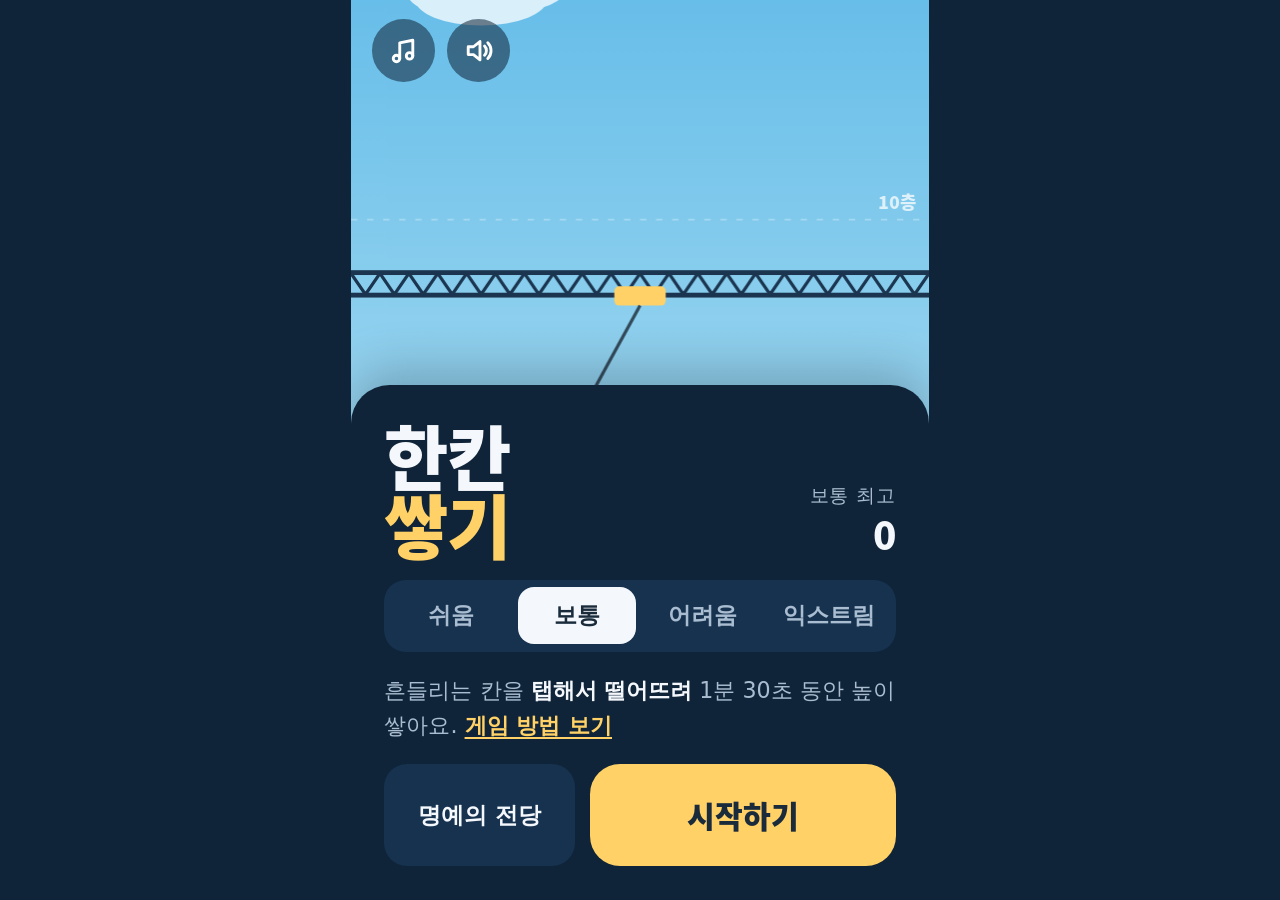
==== index.html @ 13caf942 "Add files via upload" ====
<!doctype html>
<html lang="ko"><head><meta charset="utf-8"><meta name="viewport" content="width=device-width,initial-scale=1,viewport-fit=cover,user-scalable=no"><title>한칸 쌓기</title><link rel="stylesheet" href="style.css"></head><body>

<div id="safeProbe"></div>

<main id="stage" data-state="title">
  <canvas id="cv" aria-label="게임 화면. 탭하면 칸이 떨어져요."></canvas>

  <div class="corner">
    <button id="musicBtn" class="icon" aria-pressed="false" aria-label="배경음악 끄기">
      <svg class="on" viewBox="0 0 24 24"><path d="M9 18V6l10-2v12"/><circle cx="6.5" cy="18" r="2.5"/><circle cx="16.5" cy="16" r="2.5"/></svg>
      <svg class="off" viewBox="0 0 24 24"><path d="M9 18V6l10-2v12"/><circle cx="6.5" cy="18" r="2.5"/><circle cx="16.5" cy="16" r="2.5"/><path d="M3 3l18 18"/></svg>
    </button>
    <button id="soundBtn" class="icon" aria-pressed="false" aria-label="소리 끄기">
      <svg class="on" viewBox="0 0 24 24"><path d="M4 9v6h4l5 4V5L8 9H4z"/><path d="M16.5 8.5a5 5 0 0 1 0 7"/><path d="M19 6a8.5 8.5 0 0 1 0 12"/></svg>
      <svg class="off" viewBox="0 0 24 24"><path d="M4 9v6h4l5 4V5L8 9H4z"/><path d="M17 9l5 6M22 9l-5 6"/></svg>
    </button>
    <button id="pauseBtn" class="icon" aria-label="일시정지" hidden>
      <svg viewBox="0 0 24 24"><path d="M9 6v12M15 6v12"/></svg>
    </button>
  </div>

  <div id="banner" aria-live="polite"></div>

  <section id="title" class="sheet" aria-label="시작">
    <div class="brand">
      <h1>한칸<br><span>쌓기</span></h1>
      <div class="best"><span id="bestLabel">보통 최고</span><b id="bestT">0</b></div>
    </div>
    <div class="seg" id="levelPick" role="group" aria-label="난이도">
      <button data-level="easy" aria-pressed="false">쉬움</button>
      <button data-level="normal" aria-pressed="true">보통</button>
      <button data-level="hard" aria-pressed="false">어려움</button>
      <button data-level="extreme" aria-pressed="false">익스트림</button>
    </div>
    <p class="howto">흔들리는 칸을 <b>탭해서 떨어뜨려</b> 1분 30초 동안 높이 쌓아요. <button id="tutBtn" class="link">게임 방법 보기</button></p>
    <div class="row wide">
      <button id="hofBtn" class="ghost">명예의 전당</button>
      <button id="startBtn" class="primary">시작하기</button>
    </div>
  </section>

  <section id="result" class="sheet" aria-label="결과" hidden>
    <div class="result-top">
      <div>
        <p class="reason" id="rReason">시간 끝</p>
        <div class="score" id="rScore">0</div>
      </div>
      <div class="newrec" id="rNew" hidden>새 기록!</div>
    </div>
    <p class="bestline"><span id="rBestLabel">보통 최고</span> <b id="rBest">0</b></p>
    <dl class="stats">
      <div><dt>층수</dt><dd id="rFloors">0층</dd></div>
      <div><dt>완벽</dt><dd id="rPerf">0번</dd></div>
      <div><dt>아슬아슬</dt><dd id="rEdge">0번</dd></div>
      <div><dt>최고 연속</dt><dd id="rStreak">–</dd></div>
    </dl>
    <button id="contBtn" class="ad">광고 보고 이어하기<small id="contSub">+10초 더</small></button>
    <div class="row">
      <button id="homeBtn" class="ghost">처음으로</button>
      <button id="againBtn" class="primary">다시 하기</button>
    </div>
  </section>

  <section id="pause" class="cover" aria-label="일시정지" hidden>
    <h2>잠깐 멈춤</h2>
    <button id="resumeBtn" class="primary">계속하기</button>
    <button id="quitBtn" class="ghost">그만하고 처음으로</button>
  </section>

  <section id="hof" class="cover hof" aria-label="명예의 전당" hidden>
    <h2>명예의 전당</h2>
    <div class="seg" id="hofLevel" role="group" aria-label="난이도">
      <button data-level="easy" aria-pressed="false">쉬움</button>
      <button data-level="normal" aria-pressed="true">보통</button>
      <button data-level="hard" aria-pressed="false">어려움</button>
      <button data-level="extreme" aria-pressed="false">익스트림</button>
    </div>
    <ol id="hofList" class="hof-list"></ol>
    <p class="hof-note">이 폰에 저장된 기록이에요.</p>
    <button id="hofClose" class="primary">닫기</button>
  </section>

  <section id="tut" class="cover tut" aria-label="게임 방법" hidden>
    <h2>게임 방법</h2>

    <div class="tut-page">
      <svg class="tut-art" viewBox="0 0 200 110" aria-hidden="true">
        <rect x="0" y="6" width="200" height="4" fill="#7F9DBB"/>
        <rect x="88" y="3" width="24" height="9" rx="2" fill="#FFD166"/>
        <path d="M100 12 L122 44" stroke="#DCE6F0" stroke-width="2"/>
        <g transform="rotate(-18 122 44)"><rect x="100" y="48" width="46" height="16" rx="3" fill="#FF9B54"/></g>
        <path d="M150 30 q12 8 0 18" stroke="#FFD166" stroke-width="2" fill="none" stroke-dasharray="3 3"/>
        <rect x="74" y="78" width="52" height="16" rx="3" fill="#7BD3A8"/>
        <rect x="64" y="94" width="72" height="14" rx="3" fill="#35618C"/>
        <path d="M100 58 v14" stroke="#fff" stroke-width="2.5" stroke-dasharray="3 3"/>
      </svg>
      <h3>쌓는 법</h3>
      <ul>
        <li>크레인에 매달린 칸이 좌우로 흔들려요. <b>화면을 탭하면</b> 칸이 떨어져요.</li>
        <li>아래 칸 위에 올라가면 한 층. 칸이 <b>절반 넘게 삐져나오면</b> 모서리에 걸쳐 떨어지고 하트가 하나 줄어요.</li>
        <li>하트를 다 쓰거나 <b>1분 30초</b>가 지나면 끝나요. 하트는 쉬움 4개, 나머지 3개예요.</li>
        <li>높이 올라갈수록 크레인이 빨라지고 옆으로도 움직여요.</li>
        <li>가끔 <b>표정이 있는 칸</b>이 나와요. 잘 올리면 웃고, 아슬아슬하면 식은땀을 흘려요.</li>
      </ul>
    </div>

    <div class="tut-page" hidden>
      <h3>점수</h3>
      <table class="tut-score">
        <tr><th>올라감</th><td>10점</td></tr>
        <tr><th>아슬아슬 <small>모서리에 겨우 걸쳐 버팀</small></th><td>20점</td></tr>
        <tr><th>완벽 <small>가운데에 딱</small></th><td>30점</td></tr>
      </table>
      <ul>
        <li>완벽·아슬아슬이 <b>이어지면</b> 다음 점수가 <b>×1.5, ×2, ×2.5</b>, 최대 <b>×3</b>까지 커져요.</li>
        <li>그냥 올라가거나 놓치면 배율이 처음으로 돌아가요.</li>
        <li>난이도별 상위 5개 기록이 명예의 전당에 남아요.</li>
      </ul>
    </div>

    <div class="tut-page" hidden>
      <h3>방해 요소</h3>
      <p class="tut-sub">보통 이상에서는 판 중간에 이런 일이 생겨요. 쉬움에는 없어요.</p>
      <dl class="tut-list">
        <div><dt><svg viewBox="0 0 40 28" aria-hidden="true"><rect x="12" y="2" width="16" height="7" rx="1.5" fill="#FFD166"/><rect x="9" y="10" width="16" height="7" rx="1.5" fill="#7BD3A8"/><rect x="13" y="19" width="16" height="7" rx="1.5" fill="#6EC1E4"/><path d="M4 6 l-3 4 3 4 M36 6 l3 4 -3 4" stroke="#fff" stroke-width="1.6" fill="none"/></svg>탑 흔들림</dt><dd>쌓인 탑이 덜덜 떨리며 꼭대기 자리가 조금씩 옮겨가요.</dd></div>
        <div><dt><svg viewBox="0 0 40 28" aria-hidden="true"><rect x="4" y="4" width="32" height="8" rx="1.5" fill="#FF9B54"/><rect x="14" y="16" width="12" height="8" rx="1.5" fill="#FF9B54"/></svg>칸 크기 변형</dt><dd>칸이 좁아지거나 들쭉날쭉해져요. 좁은 칸일수록 맞추기 어려워요.</dd></div>
        <div><dt><svg viewBox="0 0 40 28" aria-hidden="true"><path d="M8 13 L14 3 H26 L32 13 Z" fill="#B79CED"/><path d="M6 16 H34 V20 H24 V26 H16 V20 H6 Z" fill="#F28DB2"/></svg>칸 모양 변형</dt><dd>사다리꼴, T자, 볼록, 계단, 기울어진 칸이 나와요. 다음 칸은 <b>윗면</b>에 맞춰 올려야 해요. <span class="tut-tag">어려움 이상</span></dd></div>
        <div><dt><svg viewBox="0 0 40 28" aria-hidden="true"><g fill="#5A3E2B"><ellipse cx="12" cy="10" rx="6" ry="3"/><path d="M10 9 l3 -6 3 6z"/><ellipse cx="28" cy="18" rx="6" ry="3"/><path d="M26 17 l3 -6 3 6z"/></g></svg>참새 떼</dt><dd>참새 무리가 화면 앞을 가로질러 날아가요.</dd></div>
        <div><dt><svg viewBox="0 0 40 28" aria-hidden="true"><g fill="#F4F7FB"><circle cx="12" cy="16" r="7"/><circle cx="21" cy="12" r="9"/><circle cx="30" cy="17" r="6"/><rect x="8" y="16" width="26" height="7" rx="3"/></g></svg>구름 구간</dt><dd>어느 높이에 오르면 구름이 탑 꼭대기를 가려요. 크레인 움직임만 보고 감으로 쌓아요.</dd></div>
      </dl>
    </div>

    <div class="tut-dots" id="tutDots"></div>
    <div class="row tut-nav">
      <button id="tutPrev" class="ghost">건너뛰기</button>
      <button id="tutNext" class="primary">다음</button>
    </div>
  </section>

  <section id="adtest" class="cover" aria-label="광고 자리" hidden>
    <h2>광고 자리</h2>
    <p>실제 앱에서는 여기서 토스 광고가 나와요.</p>
    <div id="adCount">3</div>
  </section>
</main>

<script src="js/platform.js"></script>
<script src="js/sound.js"></script>
<script src="js/music.js"></script>
<script src="js/game.js"></script>

</body></html>
---- style.css ----
@font-face {
  font-family: "HankanDisplay";
  src: url("fonts/hankan-display.woff") format("woff");
  font-weight: 900;
  font-display: swap;
}

:root {
  --night: #0F2438;
  --panel: #16324F;
  --panel-2: #1E4468;
  --text: #F4F7FB;
  --muted: #A9BCD0;
  --line: rgba(169, 188, 208, .22);
  --butter: #FFD166;
  --mint: #7BD3A8;
  --ink: #1A2B3C;
  --display: "HankanDisplay", "Apple SD Gothic Neo", "Noto Sans KR", "Malgun Gothic", sans-serif;
  --body: -apple-system, "Apple SD Gothic Neo", "Noto Sans KR", "Malgun Gothic", system-ui, sans-serif;
  color-scheme: dark;
}

html, body {
  height: 100%;
  margin: 0;
  background: var(--night);
  color: var(--text);
  overflow: hidden;
  overscroll-behavior: none;
  -webkit-tap-highlight-color: transparent;
  -webkit-user-select: none;
  user-select: none;
  -webkit-touch-callout: none;
}
body {
  display: flex;
  align-items: center;
  justify-content: center;
  font-family: var(--body);
}

#safeProbe {
  position: fixed;
  top: 0;
  left: 0;
  width: 1px;
  height: env(safe-area-inset-top, 0px);
  visibility: hidden;
  pointer-events: none;
}

#stage {
  --u: 1;
  --safe: 0px;
  position: relative;
  overflow: hidden;
  touch-action: none;
  font-size: calc(var(--u) * 15px);
}
#cv { display: block; width: 100%; height: 100%; }

button {
  font: inherit;
  color: inherit;
  cursor: pointer;
  -webkit-tap-highlight-color: transparent;
}
button:focus-visible { outline: 2px solid var(--butter); outline-offset: 3px; }

/* 왼쪽 위 작은 버튼 (오른쪽 위는 토스 메뉴 자리라 비워 둬요) */
.corner {
  position: absolute;
  top: calc(var(--safe) + 0.8em);
  left: 0.9em;
  display: flex;
  gap: 0.5em;
  z-index: 7;
}
/* 게임 중에는 일시정지 버튼만. 소리 버튼은 멈춤 화면에서 보여요 */
#stage[data-state="play"] #musicBtn,
#stage[data-state="play"] #soundBtn,
#stage[data-state="ending"] #musicBtn,
#stage[data-state="ending"] #soundBtn { display: none; }
.icon {
  width: 2.6em;
  height: 2.6em;
  border: 0;
  border-radius: 50%;
  background: rgba(15, 36, 56, .55);
  display: grid;
  place-items: center;
  padding: 0;
}
.icon svg { width: 1.3em; height: 1.3em; fill: none; stroke: #fff; stroke-width: 2.2; stroke-linecap: round; stroke-linejoin: round; }
#soundBtn .off, #musicBtn .off { display: none; }
#soundBtn[aria-pressed="true"] .on, #musicBtn[aria-pressed="true"] .on { display: none; }
#soundBtn[aria-pressed="true"] .off, #musicBtn[aria-pressed="true"] .off { display: inline; }
.icon[aria-pressed="true"] { background: rgba(15, 36, 56, .35); }

/* 아래에서 올라오는 판 (시작, 결과) */
.sheet {
  position: absolute;
  left: 0;
  right: 0;
  bottom: 0;
  z-index: 4;
  background: var(--night);
  border-radius: 1.6em 1.6em 0 0;
  padding: 1.5em 1.4em calc(1.4em + env(safe-area-inset-bottom, 0px));
  display: flex;
  flex-direction: column;
  gap: 0.9em;
  box-shadow: 0 -0.6em 2em rgba(10, 20, 30, .25);
  animation: rise .35s cubic-bezier(.2, .9, .3, 1.1);
}
@keyframes rise { from { transform: translateY(40%); opacity: 0; } to { transform: none; opacity: 1; } }

.brand { display: flex; align-items: flex-end; justify-content: space-between; gap: 1em; }
.brand h1 {
  font-family: var(--display);
  font-weight: 900;
  font-size: 2.9em;
  line-height: 0.98;
  margin: 0;
  letter-spacing: -0.02em;
}
.brand h1 span { color: var(--butter); }
.best {
  text-align: right;
  font-size: 0.8em;
  color: var(--muted);
  letter-spacing: 0.04em;
  line-height: 1.3;
}
.best b {
  display: block;
  font-family: var(--display);
  font-size: 2em;
  color: var(--text);
  letter-spacing: 0;
  font-variant-numeric: tabular-nums;
}
.howto { margin: 0; color: var(--muted); font-size: 0.92em; line-height: 1.55; }
.howto b { color: var(--text); font-weight: 700; }

.primary, .ad, .ghost {
  border: 0;
  border-radius: 1em;
  min-height: 3.4em;
  font-weight: 800;
  font-size: 1.08em;
  display: flex;
  align-items: center;
  justify-content: center;
  gap: 0.5em;
}
.primary { background: var(--butter); color: var(--ink); font-family: var(--display); font-weight: 900; font-size: 1.25em; }
.primary:active, .ad:active { transform: scale(.98); }
.ad { background: var(--mint); color: var(--ink); flex-direction: column; gap: 0.1em; line-height: 1.2; }
.ad small { font-size: 0.78em; font-weight: 600; opacity: .8; }
.ad[disabled] { opacity: .6; }
.ghost { background: transparent; color: var(--muted); min-height: 2.6em; font-weight: 600; font-size: 0.95em; }
.row { display: grid; grid-template-columns: 1fr 1fr; gap: 0.6em; }
.row .ghost { background: var(--panel); color: var(--text); min-height: 3.4em; }
.row.wide { grid-template-columns: 1fr 1.6fr; }

/* 난이도 고르기 */
.seg {
  display: grid;
  grid-template-columns: repeat(4, 1fr);
  gap: 0.3em;
  background: var(--panel);
  padding: 0.3em;
  border-radius: 0.9em;
}
.seg button {
  border: 0;
  background: transparent;
  color: var(--muted);
  border-radius: 0.7em;
  min-height: 2.5em;
  font-weight: 700;
  font-size: 0.95em;
}
.seg button[aria-pressed="true"] { background: var(--text); color: var(--ink); }

/* 명예의 전당 */
.hof { justify-content: flex-start; padding-top: calc(var(--safe) + 4.5em); gap: 0.9em; }
.hof .seg { width: 100%; max-width: 20em; }
.hof-list {
  list-style: none;
  margin: 0;
  padding: 0;
  width: 100%;
  max-width: 18em;
  display: flex;
  flex-direction: column;
  gap: 0.35em;
}
.hof-list li {
  display: grid;
  grid-template-columns: 2em 1fr auto 3em;
  align-items: baseline;
  gap: 0.6em;
  padding: 0.7em 0.9em;
  background: var(--panel);
  border-radius: 0.8em;
  font-variant-numeric: tabular-nums;
  text-align: left;
}
.hof-list li:first-child { background: var(--panel-2); box-shadow: inset 0 0 0 2px var(--butter); }
.hof-list .rank { font-family: var(--display); color: var(--butter); font-size: 1.1em; }
.hof-list .pts { font-family: var(--display); font-size: 1.35em; }
.hof-list .pts small { font-size: 0.55em; margin-left: 0.15em; color: var(--muted); font-family: var(--body); }
.hof-list .fl { color: var(--text); font-size: 0.9em; }
.hof-list .dt { color: var(--muted); font-size: 0.85em; text-align: right; }
.hof-list li.empty .pts { color: var(--muted); }
.hof-note { font-size: 0.8em; }

/* 결과 */
.result-top { display: flex; align-items: flex-end; justify-content: space-between; gap: 1em; }
.reason { margin: 0 0 0.2em; color: var(--muted); font-size: 0.9em; font-weight: 600; }
.score {
  font-family: var(--display);
  font-size: 4.2em;
  line-height: 0.95;
  font-variant-numeric: tabular-nums;
}
.newrec {
  align-self: flex-start;
  background: var(--butter);
  color: var(--ink);
  font-family: var(--display);
  font-size: 0.95em;
  padding: 0.35em 0.8em;
  border-radius: 999px;
  margin-bottom: 0.4em;
  animation: wob .8s ease-in-out infinite alternate;
}
@keyframes wob { from { transform: rotate(-4deg); } to { transform: rotate(4deg) scale(1.05); } }
.bestline { margin: -0.4em 0 0; color: var(--muted); font-size: 0.85em; }
.bestline b { color: var(--text); font-family: var(--display); margin-left: 0.2em; font-variant-numeric: tabular-nums; }
.stats {
  margin: 0;
  display: grid;
  grid-template-columns: repeat(4, 1fr);
  gap: 0.4em;
  border-top: 1px solid var(--line);
  padding-top: 0.9em;
}
.stats div { display: flex; flex-direction: column; gap: 0.15em; }
.stats dt { font-size: 0.75em; color: var(--muted); letter-spacing: 0.02em; }
.stats dd { margin: 0; font-family: var(--display); font-size: 1.3em; font-variant-numeric: tabular-nums; }

/* 일시정지, 광고 자리 */
.cover {
  position: absolute;
  inset: 0;
  z-index: 6;
  background: rgba(15, 36, 56, .82);
  display: flex;
  flex-direction: column;
  align-items: center;
  justify-content: center;
  gap: 1em;
  padding: 0 2em;
  text-align: center;
}
.cover h2 { font-family: var(--display); font-weight: 900; font-size: 2em; margin: 0; }
.cover .primary, .cover .ghost { width: 100%; max-width: 16em; }
.cover p { margin: 0; color: var(--muted); }
#adtest { background: #0A1826; }
#adCount { font-family: var(--display); font-size: 3em; color: var(--mint); }

/* 가운데 잠깐 뜨는 글자 */
#banner {
  position: absolute;
  left: 0;
  right: 0;
  top: 42%;
  z-index: 3;
  text-align: center;
  font-family: var(--display);
  font-size: 2.6em;
  color: #fff;
  text-shadow: 0 0.07em 0 rgba(15, 36, 56, .7), 0 0 0.35em rgba(15, 36, 56, .55);
  opacity: 0;
  pointer-events: none;
}
#banner.show { animation: banner .9s ease-out forwards; }
@keyframes banner {
  0% { opacity: 0; transform: scale(.6); }
  20% { opacity: 1; transform: scale(1.08); }
  35% { transform: scale(1); }
  80% { opacity: 1; }
  100% { opacity: 0; transform: translateY(-0.4em); }
}

/* 게임 방법 */
.link {
  border: 0;
  background: none;
  padding: 0;
  color: var(--butter);
  font-weight: 700;
  text-decoration: underline;
  text-underline-offset: 0.2em;
}
.tut {
  justify-content: flex-start;
  padding: calc(var(--safe) + 4em) 1.4em calc(1.4em + env(safe-area-inset-bottom, 0px));
  gap: 0.8em;
  background: var(--night);
  text-align: left;
  z-index: 8;
}
.tut h2 { align-self: center; }
.tut-page { width: 100%; max-width: 22em; flex: 1; overflow-y: auto; display: flex; flex-direction: column; gap: 0.6em; }
.tut-page h3 { font-family: var(--display); font-size: 1.35em; margin: 0; color: var(--butter); }
.tut-page ul { margin: 0; padding-left: 1.1em; display: flex; flex-direction: column; gap: 0.55em; line-height: 1.5; color: var(--muted); }
.tut-page b { color: var(--text); }
.tut-art { width: 100%; max-width: 15em; align-self: center; margin-bottom: 0.3em; }
.tut-score { width: 100%; border-collapse: collapse; }
.tut-score th, .tut-score td { padding: 0.65em 0.8em; border-bottom: 1px solid var(--line); text-align: left; }
.tut-score th { font-weight: 700; }
.tut-score th small { display: block; font-weight: 500; color: var(--muted); font-size: 0.8em; }
.tut-score td { text-align: right; font-family: var(--display); font-size: 1.2em; color: var(--butter); }
.tut .tut-sub { margin: 0; font-size: 0.88em; }
.tut-list { margin: 0; display: flex; flex-direction: column; gap: 0.5em; }
.tut-list div { background: var(--panel); border-radius: 0.8em; padding: 0.65em 0.8em; }
.tut-list dt { display: flex; align-items: center; gap: 0.5em; font-weight: 800; }
.tut-list dt svg { width: 2.2em; height: 1.55em; flex: none; }
.tut-list dd { margin: 0.3em 0 0; color: var(--muted); font-size: 0.9em; line-height: 1.45; }
.tut-tag { display: inline-block; margin-left: 0.3em; padding: 0.05em 0.5em; border-radius: 999px; background: var(--panel-2); color: var(--butter); font-size: 0.85em; font-weight: 700; }
.tut-dots { display: flex; gap: 0.4em; align-self: center; }
.tut-dots i { width: 0.5em; height: 0.5em; border-radius: 50%; background: var(--line); }
.tut-dots i.on { background: var(--butter); }
.tut-nav { width: 100%; max-width: 22em; }
.tut .row .primary, .tut .row .ghost { max-width: none; }

[hidden] { display: none !important; }

@media (prefers-reduced-motion: reduce) {
  .sheet, .newrec, #banner.show { animation-duration: .01s; }
}
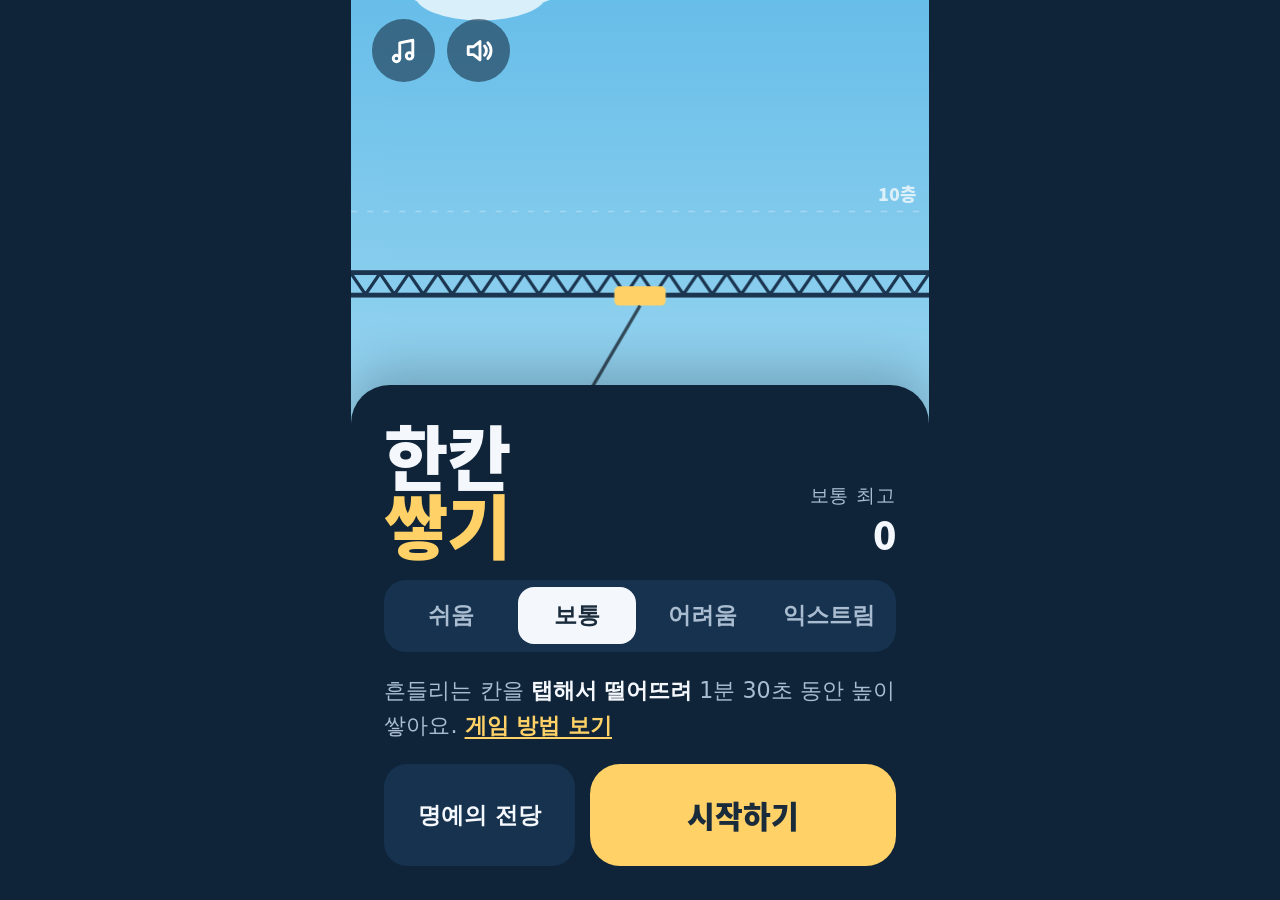
==== commit 344731e9: "Add files via upload" ====
--- a/index.html
+++ b/index.html
@@ -1,5 +1,5 @@
 <!doctype html>
-<html lang="ko"><head><meta charset="utf-8"><meta name="viewport" content="width=device-width,initial-scale=1,viewport-fit=cover,user-scalable=no"><title>한칸 쌓기</title><link rel="stylesheet" href="style.css"></head><body>
+<html lang="ko"><head><meta charset="utf-8"><meta name="viewport" content="width=device-width,initial-scale=1,viewport-fit=cover,user-scalable=no"><title>한칸 쌓기</title><link rel="stylesheet" href="style.css"><script type="module" src="js/onestore.js"></script></head><body>
 
 <div id="safeProbe"></div>
 
